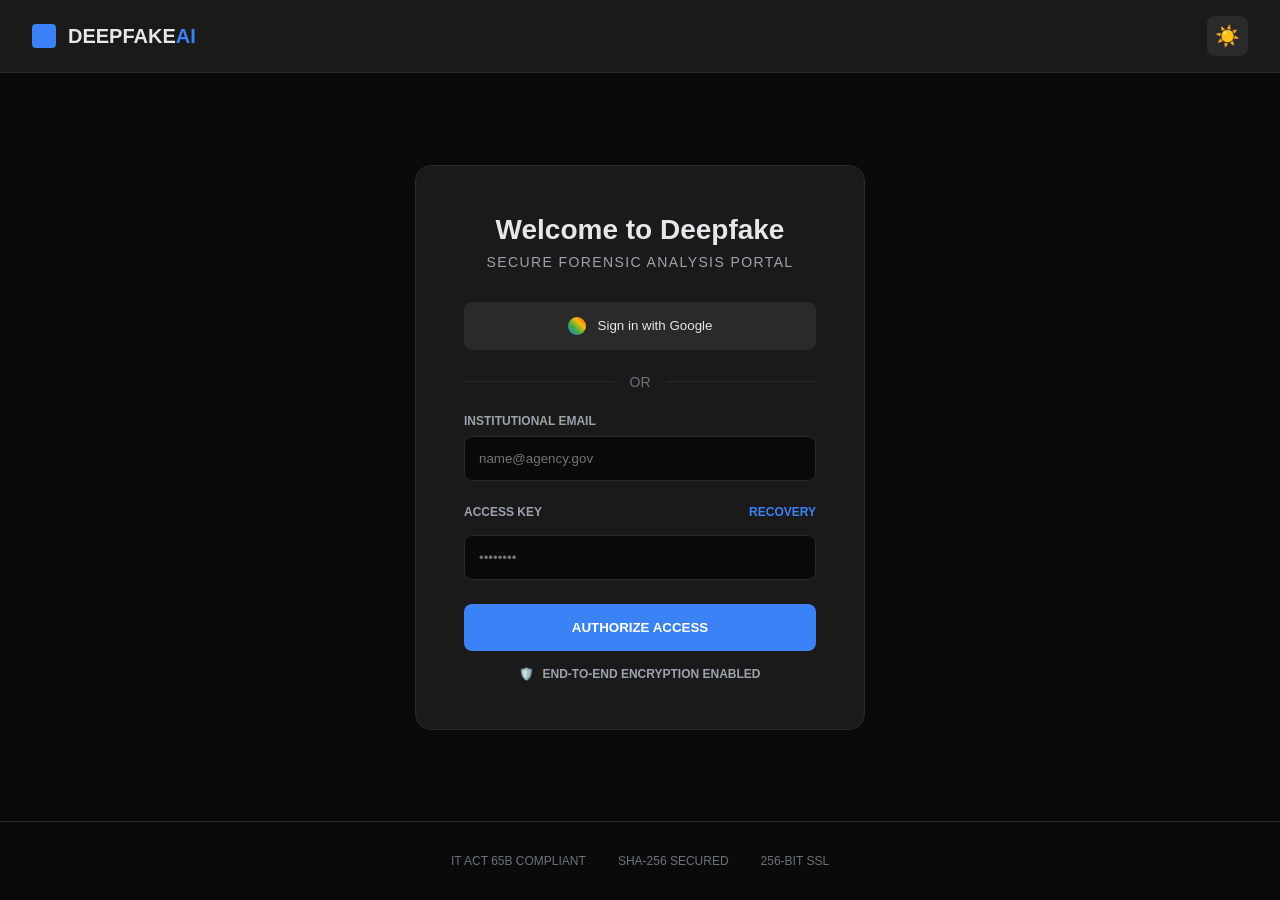
==== index.html @ 31f82e01 "Complete Deepfake Detection Website - All features implemented with polished black theme" ====
<!DOCTYPE html>
<html lang="en">
<head>
    <meta charset="UTF-8">
    <meta name="viewport" content="width=device-width, initial-scale=1.0">
    <title>ForensicAI - Home</title>
    <link rel="stylesheet" href="styles.css">
</head>
<body>
    <nav class="nav">
        <a href="index.html" class="logo">
            <div class="logo-icon"></div>
            <span>Deepfake</span>
        </a>
        <div class="nav-right">
            <button class="icon-btn" id="notifBtn">
                <svg viewBox="0 0 24 24" fill="none" stroke="currentColor" stroke-width="2">
                    <path d="M18 8A6 6 0 0 0 6 8c0 7-3 9-3 9h18s-3-2-3-9"/>
                    <path d="M13.73 21a2 2 0 0 1-3.46 0"/>
                </svg>
            </button>
            <button class="icon-btn" id="profileBtn">
                <svg viewBox="0 0 24 24" fill="none" stroke="currentColor" stroke-width="2">
                    <path d="M20 21v-2a4 4 0 0 0-4-4H8a4 4 0 0 0-4 4v2"/>
                    <circle cx="12" cy="7" r="4"/>
                </svg>
            </button>
            <button class="icon-btn" id="themeBtn">
                <svg viewBox="0 0 24 24" fill="none" stroke="currentColor" stroke-width="2">
                    <circle cx="12" cy="12" r="5"/>
                    <line x1="12" y1="1" x2="12" y2="3"/>
                    <line x1="12" y1="21" x2="12" y2="23"/>
                    <line x1="4.22" y1="4.22" x2="5.64" y2="5.64"/>
                    <line x1="18.36" y1="18.36" x2="19.78" y2="19.78"/>
                    <line x1="1" y1="12" x2="3" y2="12"/>
                    <line x1="21" y1="12" x2="23" y2="12"/>
                    <line x1="4.22" y1="19.78" x2="5.64" y2="18.36"/>
                    <line x1="18.36" y1="5.64" x2="19.78" y2="4.22"/>
                </svg>
            </button>
        </div>
    </nav>

    <main class="container">
        <div class="upload-box">
            <div class="upload-header">
                <div class="icon">
                    <svg viewBox="0 0 24 24" fill="none" stroke="currentColor" stroke-width="2">
                        <path d="M14 2H6a2 2 0 0 0-2 2v16a2 2 0 0 0 2 2h12a2 2 0 0 0 2-2V8z"/>
                        <polyline points="14 2 14 8 20 8"/>
                        <line x1="16" y1="13" x2="8" y2="13"/>
                        <line x1="16" y1="17" x2="8" y2="17"/>
                        <polyline points="10 9 9 9 8 9"/>
                    </svg>
                </div>
                <div>
                    <h2>Upload Evidence File</h2>
                    <p>Securely ingestion for forensic processing.</p>
                    <p>Supports <strong>JPG, PNG, MP4, WAV, MP3</strong></p>
                </div>
            </div>

            <div class="preview-section">
                <div class="preview-card">
                    <img src="https://images.unsplash.com/photo-1677442136019-21780ecad995?w=400&h=300&fit=crop" alt="AI Detection" class="preview-img">
                    <div class="preview-overlay">
                        <h3>AI-Powered Detection</h3>
                        <p>Advanced neural networks analyze media authenticity</p>
                    </div>
                </div>
                <div class="preview-card">
                    <img src="https://images.unsplash.com/photo-1639322537228-f710d846310a?w=400&h=300&fit=crop" alt="Digital Verification" class="preview-img">
                    <div class="preview-overlay">
                        <h3>Digital Verification</h3>
                        <p>Comprehensive metadata and integrity checks</p>
                    </div>
                </div>
            </div>

            <div class="dropzone" id="dropzone">
                <div class="upload-icon">
                    <svg viewBox="0 0 24 24" fill="none" stroke="currentColor" stroke-width="2">
                        <path d="M21 15v4a2 2 0 0 1-2 2H5a2 2 0 0 1-2-2v-4"/>
                        <polyline points="17 8 12 3 7 8"/>
                        <line x1="12" y1="3" x2="12" y2="15"/>
                    </svg>
                </div>
                <h3>Click or drag file here</h3>
                <p>Select the raw forensic data from your local drive</p>
                <button class="select-btn" id="selectBtn">Select File</button>
                <input type="file" id="fileInput" accept=".jpg,.jpeg,.png,.mp4,.wav,.mp3" hidden>
            </div>

            <button class="analyze-btn" id="analyzeBtn" disabled>
                <svg viewBox="0 0 24 24" fill="none" stroke="currentColor" stroke-width="2">
                    <line x1="18" y1="20" x2="18" y2="10"/>
                    <line x1="12" y1="20" x2="12" y2="4"/>
                    <line x1="6" y1="20" x2="6" y2="14"/>
                </svg>
                Run Analysis
            </button>
        </div>

        <div class="compliance">
            <h3>COMPLIANCE STATUS</h3>
            <div class="badges">
                <div class="badge">
                    <svg viewBox="0 0 24 24" fill="none" stroke="currentColor" stroke-width="2">
                        <rect x="3" y="11" width="18" height="11" rx="2" ry="2"/>
                        <path d="M7 11V7a5 5 0 0 1 10 0v4"/>
                    </svg>
                    IT Act 65B Compliant
                </div>
                <div class="badge">
                    <svg viewBox="0 0 24 24" fill="none" stroke="currentColor" stroke-width="2">
                        <rect x="2" y="3" width="20" height="14" rx="2" ry="2"/>
                        <line x1="8" y1="21" x2="16" y2="21"/>
                        <line x1="12" y1="17" x2="12" y2="21"/>
                    </svg>
                    Local Processing
                </div>
                <div class="badge">
                    <svg viewBox="0 0 24 24" fill="none" stroke="currentColor" stroke-width="2">
                        <path d="M12 22s8-4 8-10V5l-8-3-8 3v7c0 6 8 10 8 10z"/>
                    </svg>
                    SHA-256 Secured
                </div>
            </div>
        </div>

        <div class="system-status">
            <div class="status-header">
                <span>SYSTEM STATUS</span>
                <span class="status-dot">●</span>
            </div>
            <div class="storage">
                <svg viewBox="0 0 24 24" fill="none" stroke="currentColor" stroke-width="2">
                    <ellipse cx="12" cy="5" rx="9" ry="3"/>
                    <path d="M21 12c0 1.66-4 3-9 3s-9-1.34-9-3"/>
                    <path d="M3 5v14c0 1.66 4 3 9 3s9-1.34 9-3V5"/>
                </svg>
                <div>
                    <div>Local Storage</div>
                    <div class="storage-size">1.2 TB Available</div>
                </div>
            </div>
            <div class="storage-bar">
                <div class="storage-used"></div>
            </div>
        </div>
    </main>

    <script src="script.js"></script>
</body>
</html>
---- styles.css ----
* {
    margin: 0;
    padding: 0;
    box-sizing: border-box;
}

body {
    font-family: -apple-system, BlinkMacSystemFont, 'Segoe UI', sans-serif;
    background: #0a0a0a;
    color: #e5e7eb;
    min-height: 100vh;
    transition: background 0.3s, color 0.3s;
    position: relative;
}

body::before {
    content: '';
    position: fixed;
    top: 0;
    left: 0;
    width: 100%;
    height: 100%;
    background-image: url('https://images.unsplash.com/photo-1639322537228-f710d846310a?w=1920&h=1080&fit=crop');
    background-size: cover;
    background-position: center;
    background-attachment: fixed;
    opacity: 0.03;
    z-index: -1;
    pointer-events: none;
}

body.light {
    background: #f8fafc;
    color: #0f172a;
}

body.light::before {
    opacity: 0.02;
}

.nav {
    display: flex;
    justify-content: space-between;
    align-items: center;
    padding: 1rem 2rem;
    background: #1a1a1a;
    border-bottom: 1px solid #2a2a2a;
    transition: background 0.3s, border-color 0.3s;
}

body.light .nav {
    background: #ffffff;
    border-bottom: 1px solid #e2e8f0;
    box-shadow: 0 1px 3px rgba(0, 0, 0, 0.1);
}

.logo {
    display: flex;
    align-items: center;
    gap: 0.75rem;
    font-size: 1.25rem;
    font-weight: 600;
    text-decoration: none;
    color: #e5e7eb;
    cursor: pointer;
    transition: color 0.3s;
}

body.light .logo {
    color: #0f172a;
}

.logo:hover {
    opacity: 0.8;
}

.logo-icon {
    width: 24px;
    height: 24px;
    background: #3B82F6;
    border-radius: 4px;
}

.nav-right {
    display: flex;
    gap: 0.5rem;
}

.icon-btn {
    background: #2a2a2a;
    border: none;
    padding: 0.5rem;
    border-radius: 0.5rem;
    cursor: pointer;
    width: 2.5rem;
    height: 2.5rem;
    transition: background 0.3s;
    display: flex;
    align-items: center;
    justify-content: center;
}

.icon-btn svg {
    width: 20px;
    height: 20px;
    color: #e5e7eb;
}

body.light .icon-btn {
    background: #f1f5f9;
    box-shadow: 0 1px 2px rgba(0, 0, 0, 0.05);
}

body.light .icon-btn svg {
    color: #334155;
}

.icon-btn:hover {
    background: #3a3a3a;
}

body.light .icon-btn:hover {
    background: #e2e8f0;
    box-shadow: 0 2px 4px rgba(0, 0, 0, 0.1);
}

.container {
    max-width: 900px;
    margin: 0 auto;
    padding: 3rem 2rem;
}

.upload-box {
    background: #1a1a1a;
    border-radius: 1rem;
    padding: 2rem;
    margin-bottom: 2rem;
    transition: background 0.3s;
}

body.light .upload-box {
    background: #ffffff;
    border: 1px solid #e2e8f0;
    box-shadow: 0 4px 6px rgba(0, 0, 0, 0.07);
}

.upload-header {
    display: flex;
    gap: 1.5rem;
    margin-bottom: 2rem;
}

.icon {
    font-size: 3rem;
    color: #3B82F6;
    width: 3rem;
    height: 3rem;
    display: flex;
    align-items: center;
    justify-content: center;
}

.icon svg {
    width: 100%;
    height: 100%;
}

.upload-header h2 {
    font-size: 1.5rem;
    margin-bottom: 0.5rem;
}

body.light .upload-header h2 {
    color: #0f172a;
}

.upload-header p {
    color: #9ca3af;
}

body.light .upload-header p {
    color: #64748b;
}

.preview-section {
    display: grid;
    grid-template-columns: repeat(auto-fit, minmax(250px, 1fr));
    gap: 1rem;
    margin-bottom: 2rem;
}

.preview-card {
    position: relative;
    border-radius: 0.75rem;
    overflow: hidden;
    height: 200px;
    cursor: pointer;
    transition: transform 0.3s ease;
}

.preview-card:hover {
    transform: translateY(-4px);
}

.preview-img {
    width: 100%;
    height: 100%;
    object-fit: cover;
}

.preview-overlay {
    position: absolute;
    bottom: 0;
    left: 0;
    right: 0;
    background: linear-gradient(to top, rgba(0, 0, 0, 0.9), transparent);
    padding: 1.5rem 1rem 1rem;
    color: #fff;
}

.preview-overlay h3 {
    font-size: 1rem;
    margin-bottom: 0.25rem;
}

.preview-overlay p {
    font-size: 0.875rem;
    color: #e5e7eb;
}

body.light .preview-overlay {
    background: linear-gradient(to top, rgba(15, 23, 42, 0.9), transparent);
}

.dropzone {
    border: 2px dashed #2a2a2a;
    border-radius: 0.75rem;
    padding: 3rem 2rem;
    text-align: center;
    margin-bottom: 1.5rem;
    cursor: pointer;
}

body.light .dropzone {
    border: 2px dashed #cbd5e1;
    background: #f8fafc;
}

.dropzone:hover {
    border-color: #3B82F6;
    background: #2a2a2a;
}

body.light .dropzone:hover {
    border-color: #3B82F6;
    background: #f1f5f9;
    box-shadow: 0 2px 4px rgba(59, 130, 246, 0.1);
}

.upload-icon {
    background: #2d3748;
    width: 3rem;
    height: 3rem;
    border-radius: 50%;
    display: flex;
    align-items: center;
    justify-content: center;
    margin: 0 auto 1rem;
}

.upload-icon svg {
    width: 1.5rem;
    height: 1.5rem;
    color: #3B82F6;
}

body.light .upload-icon {
    background: #e0e7ff;
}

body.light .upload-icon svg {
    color: #3B82F6;
}

.dropzone h3 {
    margin-bottom: 0.5rem;
}

body.light .dropzone h3 {
    color: #0f172a;
}

.dropzone p {
    color: #9ca3af;
    margin-bottom: 1.5rem;
}

body.light .dropzone p {
    color: #64748b;
}

.select-btn {
    background: #2a2a2a;
    color: #fff;
    border: none;
    padding: 0.75rem 2rem;
    border-radius: 0.5rem;
    cursor: pointer;
}

body.light .select-btn {
    background: #3B82F6;
    color: #ffffff;
    box-shadow: 0 2px 4px rgba(59, 130, 246, 0.2);
}

.select-btn:hover {
    background: #3a3a3a;
}

body.light .select-btn:hover {
    background: #2563eb;
    box-shadow: 0 4px 6px rgba(59, 130, 246, 0.3);
}

.analyze-btn {
    width: 100%;
    background: #2a2a2a;
    color: #9ca3af;
    border: none;
    padding: 1rem;
    border-radius: 0.5rem;
    cursor: not-allowed;
    display: flex;
    align-items: center;
    justify-content: center;
    gap: 0.5rem;
}

.analyze-btn svg {
    width: 20px;
    height: 20px;
}

.analyze-btn:not(:disabled) {
    background: #3B82F6;
    color: #fff;
    cursor: pointer;
}

.analyze-btn:not(:disabled):hover {
    background: #2563eb;
}

.compliance {
    margin-bottom: 2rem;
}

.compliance h3 {
    text-align: center;
    font-size: 0.875rem;
    color: #9ca3af;
    margin-bottom: 1.5rem;
}

body.light .compliance h3 {
    color: #64748b;
}

.badges {
    display: flex;
    justify-content: center;
    gap: 2rem;
    flex-wrap: wrap;
}

.badge {
    color: #10b981;
    display: flex;
    align-items: center;
    gap: 0.5rem;
}

.badge svg {
    width: 20px;
    height: 20px;
}

body.light .badge {
    color: #059669;
    font-weight: 600;
}

.system-status {
    background: #1a1a1a;
    border-radius: 1rem;
    padding: 1.5rem;
    position: fixed;
    bottom: 2rem;
    right: 2rem;
    width: 280px;
    transition: background 0.3s;
}

body.light .system-status {
    background: #ffffff;
    border: 1px solid #e2e8f0;
    box-shadow: 0 4px 6px rgba(0, 0, 0, 0.07);
}

.status-header {
    display: flex;
    justify-content: space-between;
    margin-bottom: 1rem;
    font-size: 0.875rem;
    color: #9ca3af;
}

body.light .status-header {
    color: #64748b;
}

.status-dot {
    color: #10b981;
    font-size: 1.5rem;
}

.storage {
    display: flex;
    gap: 0.75rem;
    margin-bottom: 0.75rem;
    align-items: center;
}

.storage svg {
    width: 24px;
    height: 24px;
    color: #3B82F6;
    flex-shrink: 0;
}

.storage-size {
    font-weight: 600;
}

.storage-bar {
    height: 0.5rem;
    background: #2a2a2a;
    border-radius: 0.25rem;
}

.storage-used {
    height: 100%;
    width: 35%;
    background: linear-gradient(90deg, #3B82F6, #8B5CF6);
    border-radius: 0.25rem;
}

@media (max-width: 768px) {
    .nav {
        flex-direction: column;
        gap: 1rem;
    }
    .system-status {
        position: static;
        width: 100%;
        margin-top: 2rem;
    }
}

.modal {
    position: fixed;
    top: 0;
    left: 0;
    width: 100%;
    height: 100%;
    background: rgba(0, 0, 0, 0.7);
    display: flex;
    align-items: center;
    justify-content: center;
    z-index: 1000;
}

.modal-content {
    background: #1a1a1a;
    border-radius: 1rem;
    width: 90%;
    max-width: 500px;
    border: 1px solid #2a2a2a;
}

body.light .modal-content {
    background: #ffffff;
    border: 1px solid #e2e8f0;
    box-shadow: 0 20px 25px rgba(0, 0, 0, 0.15);
}

.modal-header {
    display: flex;
    justify-content: space-between;
    align-items: center;
    padding: 1.5rem;
    border-bottom: 1px solid #2a2a2a;
}

body.light .modal-header {
    border-bottom: 1px solid #e2e8f0;
}

.modal-header h3 {
    margin: 0;
    font-size: 1.25rem;
}

body.light .modal-header h3 {
    color: #0f172a;
}

.close-btn {
    background: none;
    border: none;
    font-size: 2rem;
    color: #9ca3af;
    cursor: pointer;
    line-height: 1;
}

body.light .close-btn {
    color: #64748b;
}

.close-btn:hover {
    color: #ef4444;
}

.modal-body {
    padding: 1.5rem;
}

.form-group {
    margin-bottom: 1.5rem;
}

.form-group label {
    display: block;
    font-size: 0.875rem;
    font-weight: 600;
    color: #9ca3af;
    margin-bottom: 0.5rem;
}

body.light .form-group label {
    color: #475569;
}

.form-group input {
    width: 100%;
    background: #0a0a0a;
    border: 1px solid #2a2a2a;
    color: #e5e7eb;
    padding: 0.75rem;
    border-radius: 0.5rem;
    font-size: 1rem;
}

body.light .form-group input {
    background: #f8fafc;
    border: 1px solid #cbd5e1;
    color: #0f172a;
    box-shadow: 0 1px 2px rgba(0, 0, 0, 0.05);
}

.form-group input:focus {
    outline: none;
    border-color: #3B82F6;
}

body.light .form-group input:focus {
    border-color: #3B82F6;
    box-shadow: 0 0 0 3px rgba(59, 130, 246, 0.1);
}

.modal-footer {
    display: flex;
    gap: 1rem;
    padding: 1.5rem;
    border-top: 1px solid #2a2a2a;
}

body.light .modal-footer {
    border-top: 1px solid #e2e8f0;
}

.btn-save, .btn-logout {
    flex: 1;
    padding: 0.75rem;
    border-radius: 0.5rem;
    font-weight: 600;
    border: none;
    cursor: pointer;
}

.btn-save {
    background: #3B82F6;
    color: #fff;
}

.btn-save:hover {
    background: #2563eb;
}

.btn-logout {
    background: #ef4444;
    color: #fff;
}

.btn-logout:hover {
    background: #dc2626;
}
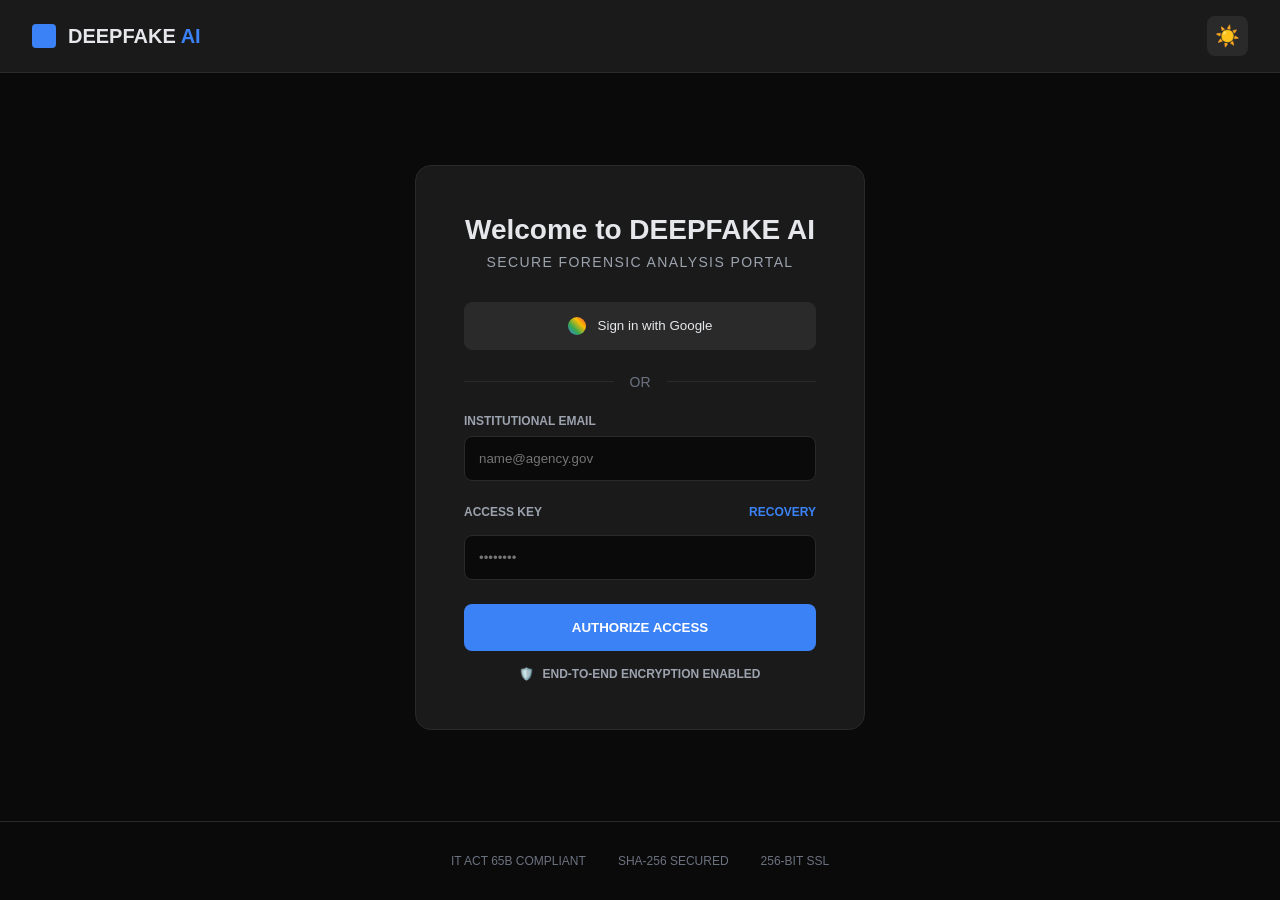
==== commit 7268c7dd: "Added blue AI branding, scanning particle animation, real storage detection, Google login popup, imp" ====
--- a/index.html
+++ b/index.html
@@ -10,7 +10,7 @@
     <nav class="nav">
         <a href="index.html" class="logo">
             <div class="logo-icon"></div>
-            <span>Deepfake</span>
+            <span>DEEPFAKE <span class="ai">AI</span></span>
         </a>
         <div class="nav-right">
             <button class="icon-btn" id="notifBtn">
--- a/styles.css
+++ b/styles.css
@@ -81,6 +81,10 @@
     border-radius: 4px;
 }
 
+.logo .ai {
+    color: #3B82F6;
+}
+
 .nav-right {
     display: flex;
     gap: 0.5rem;
